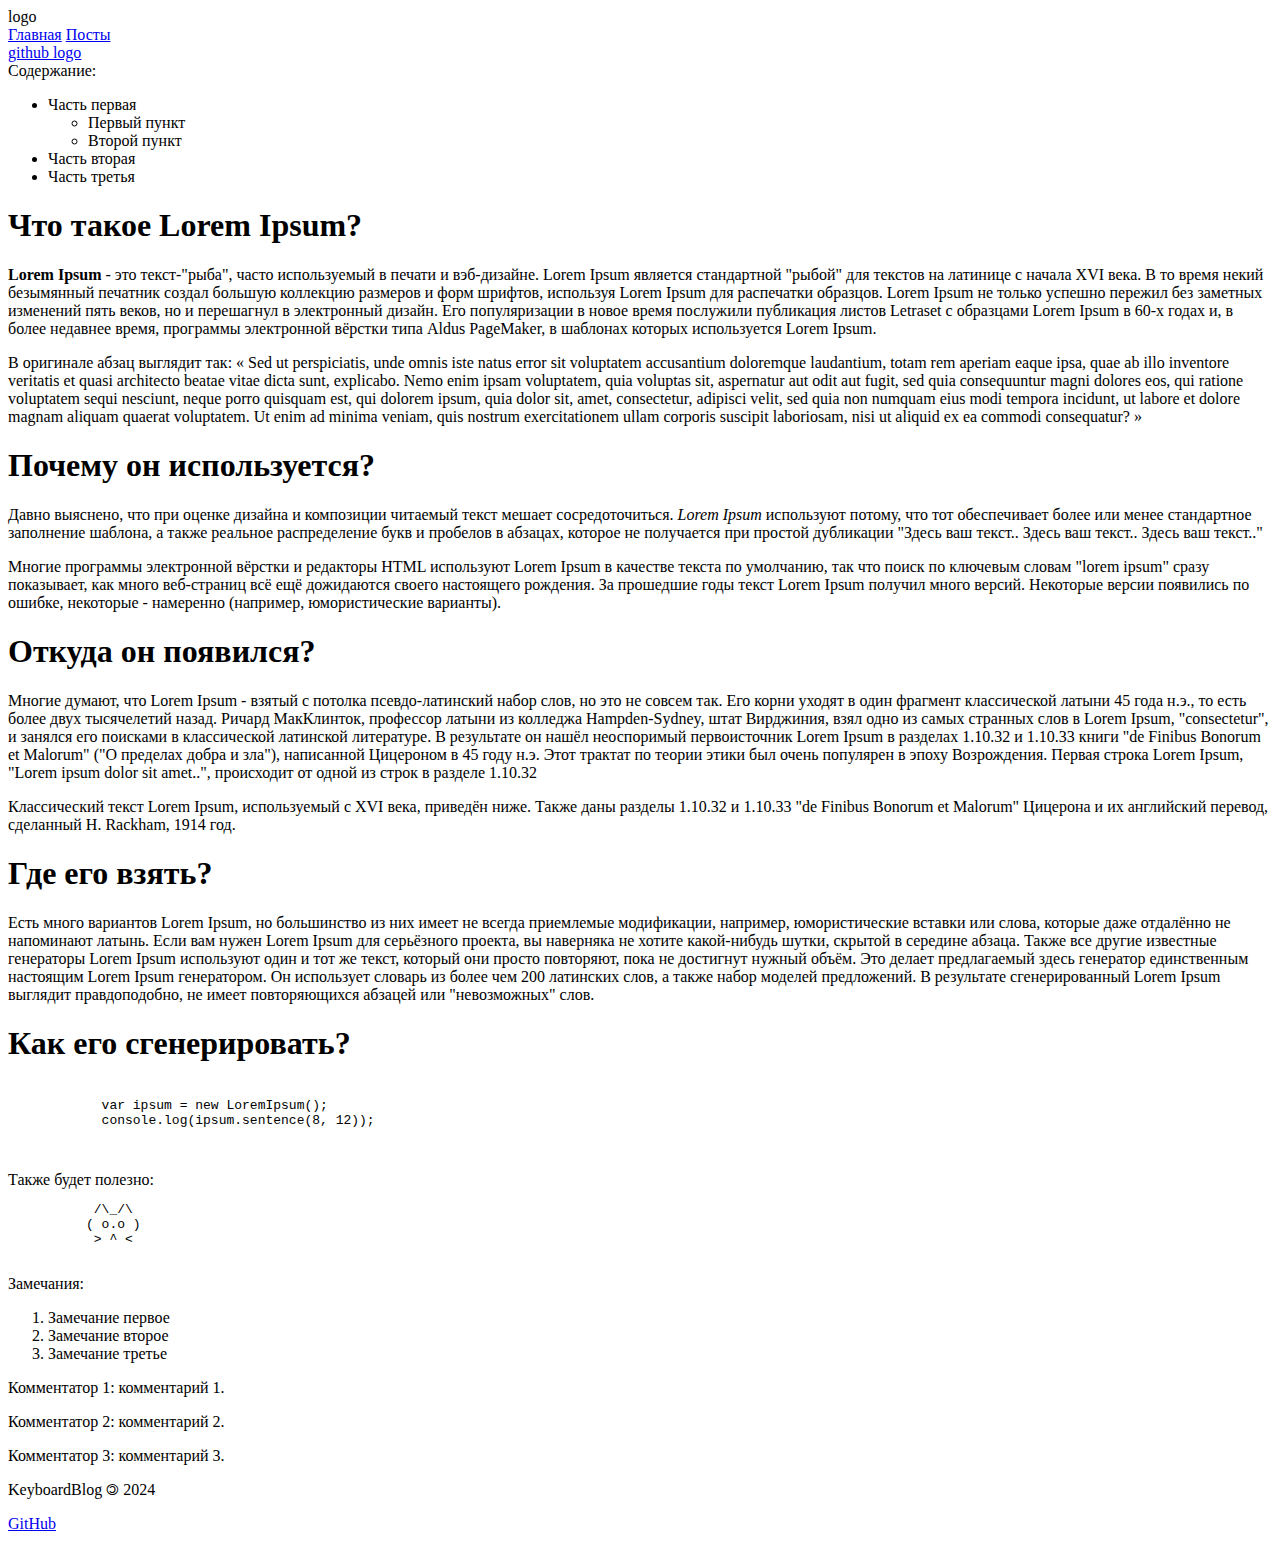
==== index.html @ 00793eec "lab 01" ====
<!DOCTYPE html>
<html lang="ru">
  <head>
    <meta charset="utf-8">
    <meta name="keywords" content="блог, клавиатура, раскладка клавиатуры">
    <meta name="description" content="Блог про раскладки клавиатур">
    <title>
      Клавиатурный блог
    </title>
  </head>
  <body>
   <header>
    logo
    <nav>
      <a href="#">Главная</a>
      <a href="#">Посты</a>
    </nav>
    <a href="https://github.com/3450a42e848dac51d24b44dc8cfb360b/web">github logo</a>
   </header>

   <main>
    <aside>
      Содержание:
      <ul>
        <li>
          Часть первая
          <ul>
            <li>Первый пункт</li>
            <li>Второй пункт</li>
          </ul>
        </li>
        <li>Часть вторая</li>
        <li>Часть третья</li>
      </ul>
    </aside>
    <article>
      <section>
        <h1>Что такое Lorem Ipsum?</h1>
        <p>
          <b>Lorem Ipsum</b> - это текст-"рыба", часто используемый в печати и вэб-дизайне.
          Lorem Ipsum является стандартной "рыбой" для текстов на латинице с начала
          XVI века. В то время некий безымянный печатник создал большую коллекцию
          размеров и форм шрифтов, используя Lorem Ipsum для распечатки образцов.
          Lorem Ipsum не только успешно пережил без заметных изменений пять веков,
          но и перешагнул в электронный дизайн. Его популяризации в новое время
          послужили публикация листов Letraset с образцами Lorem Ipsum в 60-х годах
          и, в более недавнее время, программы электронной вёрстки типа Aldus
          PageMaker, в шаблонах которых используется Lorem Ipsum.
        </p>

        <p>
          В оригинале абзац выглядит так:
          <q>
            Sed ut perspiciatis, unde omnis iste natus error sit voluptatem
            accusantium doloremque laudantium, totam rem aperiam eaque ipsa, quae
            ab illo inventore veritatis et quasi architecto beatae vitae dicta sunt,
            explicabo. Nemo enim ipsam voluptatem, quia voluptas sit, aspernatur aut
            odit aut fugit, sed quia consequuntur magni dolores eos, qui ratione
            voluptatem sequi nesciunt, neque porro quisquam est, qui dolorem ipsum,
            quia dolor sit, amet, consectetur, adipisci velit, sed quia non numquam
            eius modi tempora incidunt, ut labore et dolore magnam aliquam quaerat
            voluptatem. Ut enim ad minima veniam, quis nostrum exercitationem ullam
            corporis suscipit laboriosam, nisi ut aliquid ex ea commodi consequatur?
          </q>
        </p>

        <h1>Почему он используется?</h1>
        <p>
          Давно выяснено, что при оценке дизайна и композиции читаемый текст мешает
          сосредоточиться. <i>Lorem Ipsum</i> используют потому, что тот обеспечивает более
          или менее стандартное заполнение шаблона, а также реальное распределение
          букв и пробелов в абзацах, которое не получается при простой дубликации
          "Здесь ваш текст.. Здесь ваш текст.. Здесь ваш текст.."
        </p>
        <p>
           Многие программы электронной вёрстки и редакторы HTML используют Lorem
          Ipsum в качестве текста по умолчанию, так что поиск по ключевым словам
          "lorem ipsum" сразу показывает, как много веб-страниц всё ещё дожидаются
          своего настоящего рождения. За прошедшие годы текст Lorem Ipsum получил
          много версий. Некоторые версии появились по ошибке, некоторые - намеренно
          (например, юмористические варианты).
        </p>

        <h1>Откуда он появился?</h1>
        <p>
          Многие думают, что Lorem Ipsum - взятый с потолка псевдо-латинский набор
          слов, но это не совсем так. Его корни уходят в один фрагмент классической
          латыни 45 года н.э., то есть более двух тысячелетий назад. Ричард
          МакКлинток, профессор латыни из колледжа Hampden-Sydney, штат Вирджиния,
          взял одно из самых странных слов в Lorem Ipsum, "consectetur", и занялся
          его поисками в классической латинской литературе. В результате он нашёл
          неоспоримый первоисточник Lorem Ipsum в разделах 1.10.32 и 1.10.33 книги
          "de Finibus Bonorum et Malorum" ("О пределах добра и зла"), написанной
          Цицероном в 45 году н.э. Этот трактат по теории этики был очень популярен
          в эпоху Возрождения. Первая строка Lorem Ipsum, "Lorem ipsum dolor sit
          amet..", происходит от одной из строк в разделе 1.10.32
        <p>

        <p>
          Классический текст Lorem Ipsum, используемый с XVI века, приведён ниже.
          Также даны разделы 1.10.32 и 1.10.33 "de Finibus Bonorum et Malorum"
          Цицерона и их английский перевод, сделанный H. Rackham, 1914 год.
        <p>

        <h1>Где его взять?</h1>
        <p>
          Есть много вариантов Lorem Ipsum, но большинство из них имеет не всегда
          приемлемые модификации, например, юмористические вставки или слова,
          которые даже отдалённо не напоминают латынь. Если вам нужен Lorem Ipsum
          для серьёзного проекта, вы наверняка не хотите какой-нибудь шутки,
          скрытой в середине абзаца. Также все другие известные генераторы Lorem
          Ipsum используют один и тот же текст, который они просто повторяют, пока
          не достигнут нужный объём. Это делает предлагаемый здесь генератор
          единственным настоящим Lorem Ipsum генератором. Он использует словарь из
          более чем 200 латинских слов, а также набор моделей предложений. В
          результате сгенерированный Lorem Ipsum выглядит правдоподобно, не имеет
          повторяющихся абзацей или "невозможных" слов.    
        </p>

        <h1>Как его сгенерировать?</h1>

        <pre>
          <code>
            var ipsum = new LoremIpsum();
            console.log(ipsum.sentence(8, 12));
          </code>
        </pre>

        Также будет полезно:

        <pre>
           /\_/\
          ( o.o )
           > ^ <
        </pre>
      </section>
      <section>
        Замечания:
        <ol>
          <li>Замечание первое</li>
          <li>Замечание второе</li>
          <li>Замечание третье</li>
        </ol>
      </section>
    </article>
    <section>
      <p>
        Комментатор 1: комментарий 1.
      </p>
      <p>
        Комментатор 2: комментарий 2.
      </p>
      <p>
        Комментатор 3: комментарий 3.
      </p>
    </section>
   </main>

   <footer>
    <p>
      KeyboardBlog &#127279; 2024 
    </p>
    <a href="https://github.com/3450a42e848dac51d24b44dc8cfb360b/web">GitHub</a>
   </footer>
  </body>
</html>
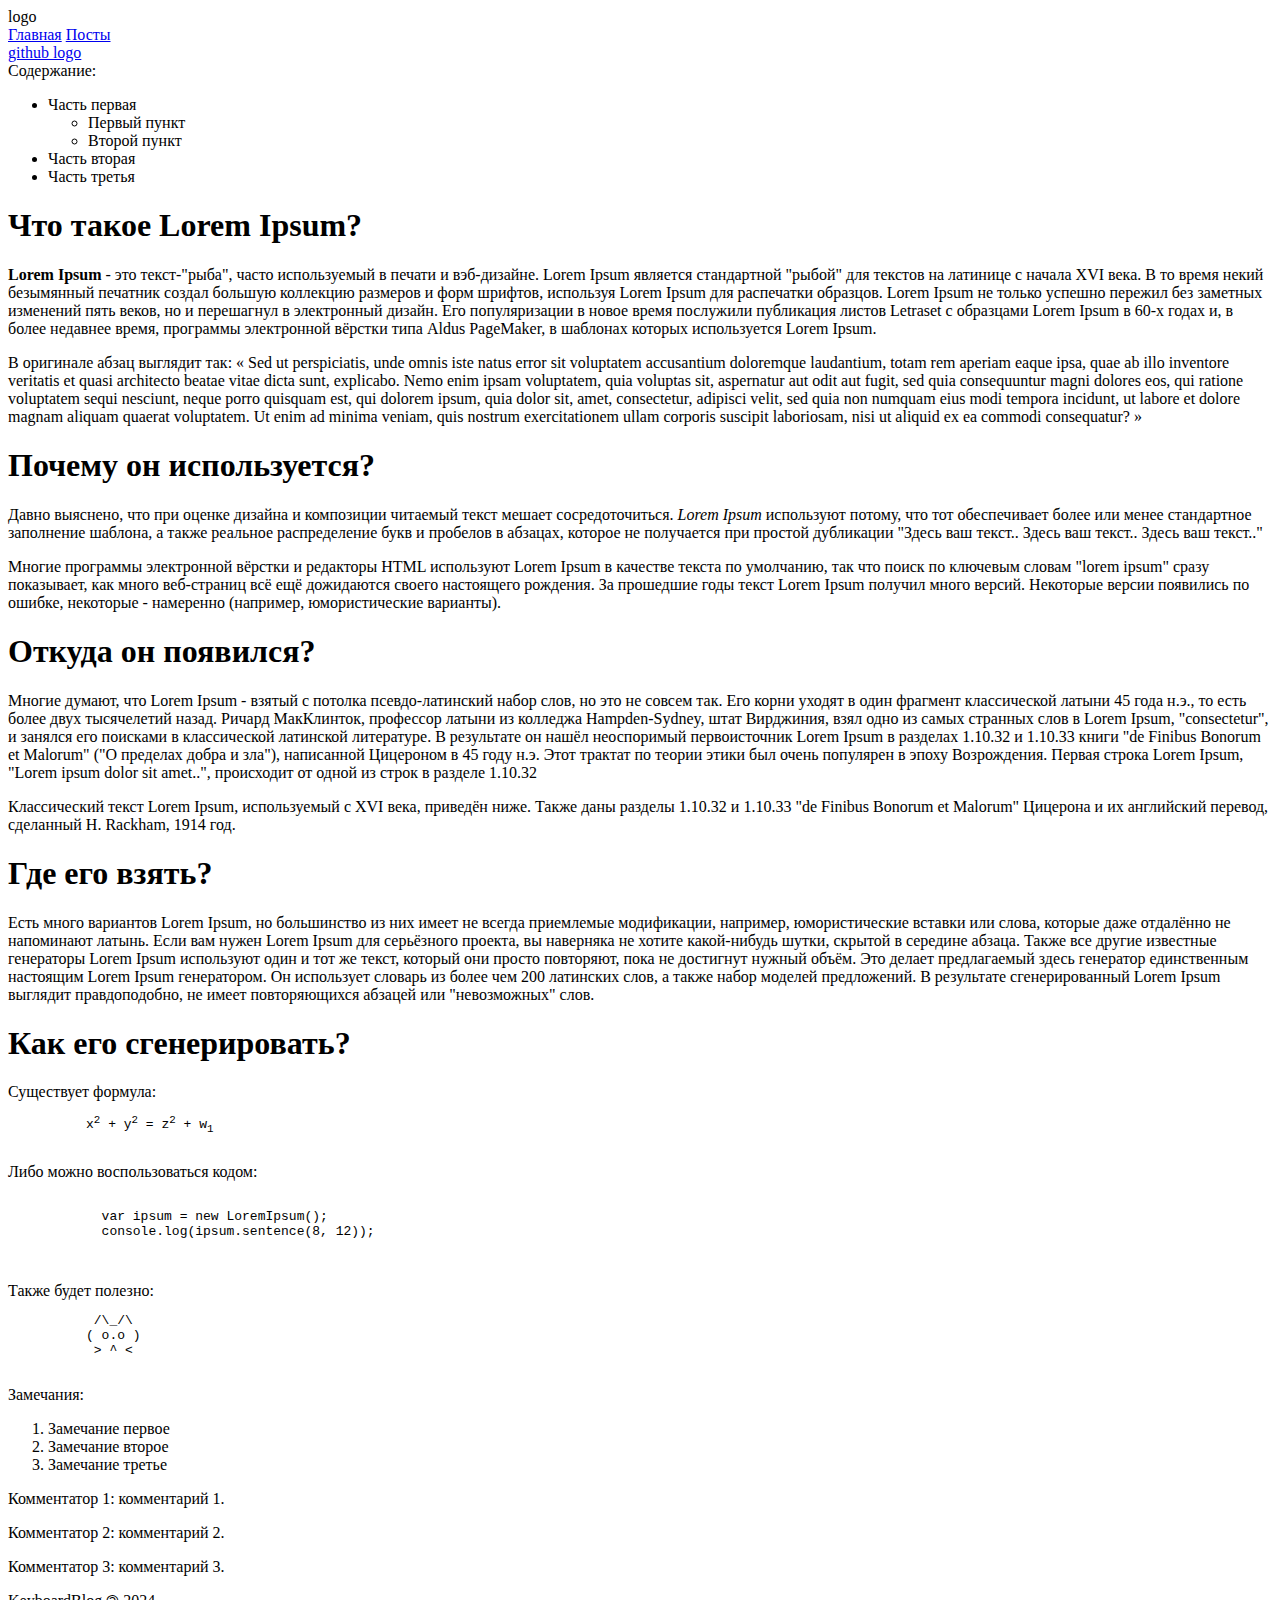
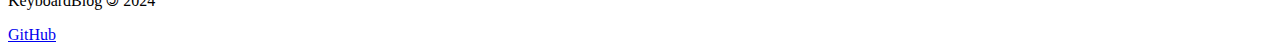
==== commit 417f7588: "add formula" ====
--- a/index.html
+++ b/index.html
@@ -119,6 +119,14 @@
 
         <h1>Как его сгенерировать?</h1>
 
+        Существует формула:
+        
+        <pre>
+          x<sup>2</sup> + y<sup>2</sup> = z<sup>2</sup> + w<sub>1</sub>
+        </pre>
+
+        Либо можно воспользоваться кодом:
+
         <pre>
           <code>
             var ipsum = new LoremIpsum();
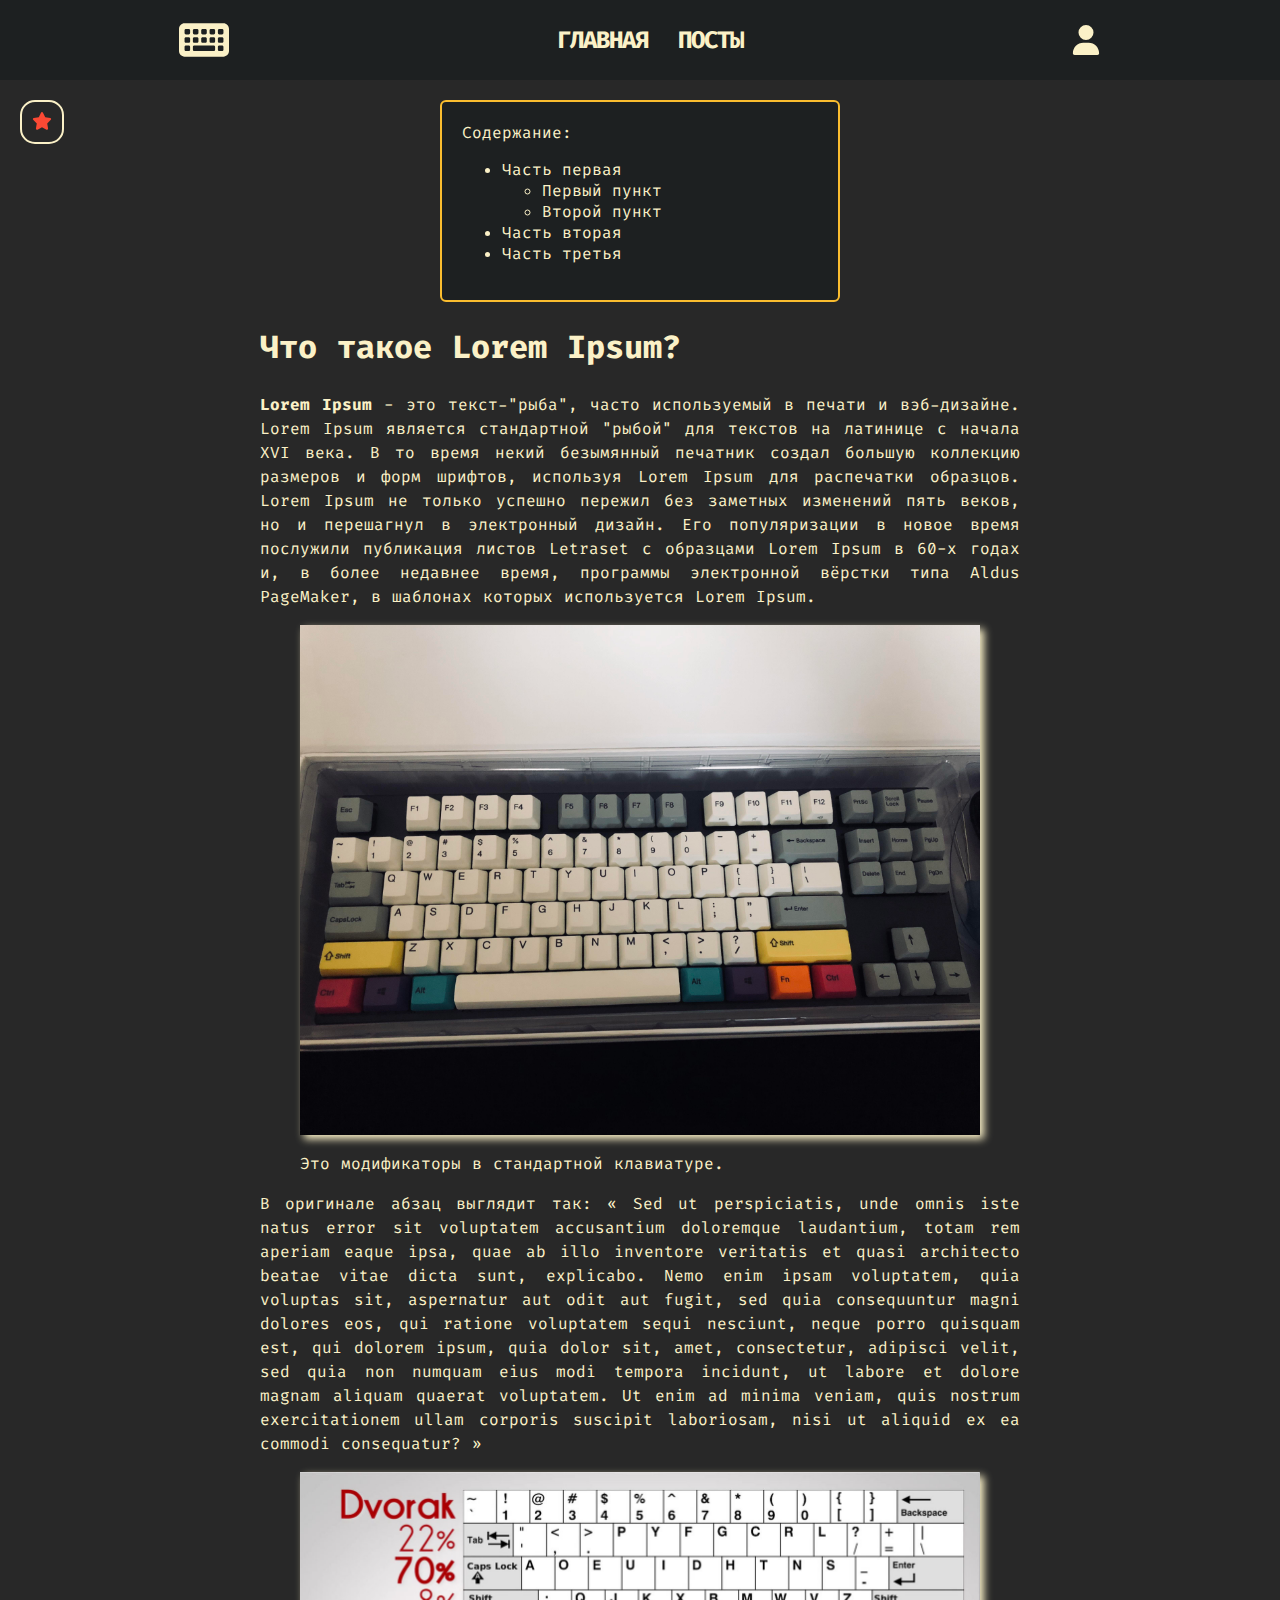
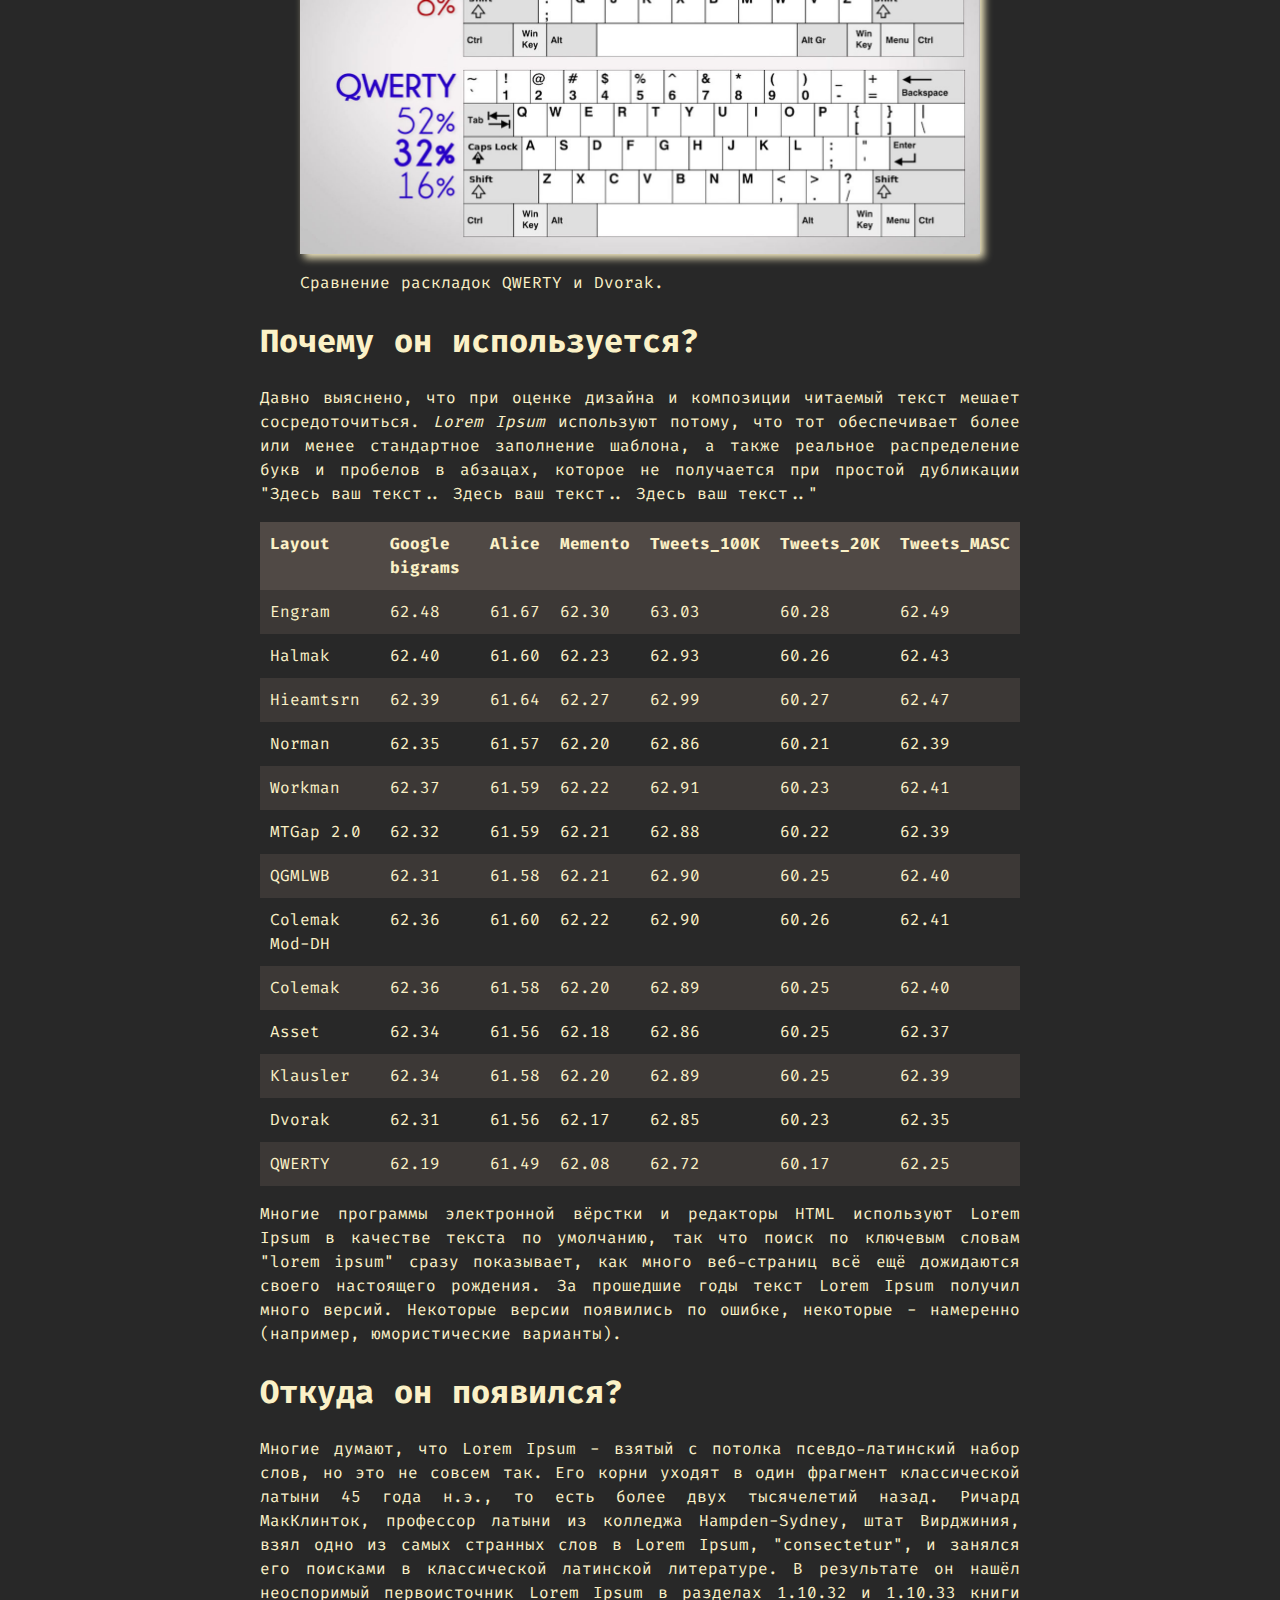
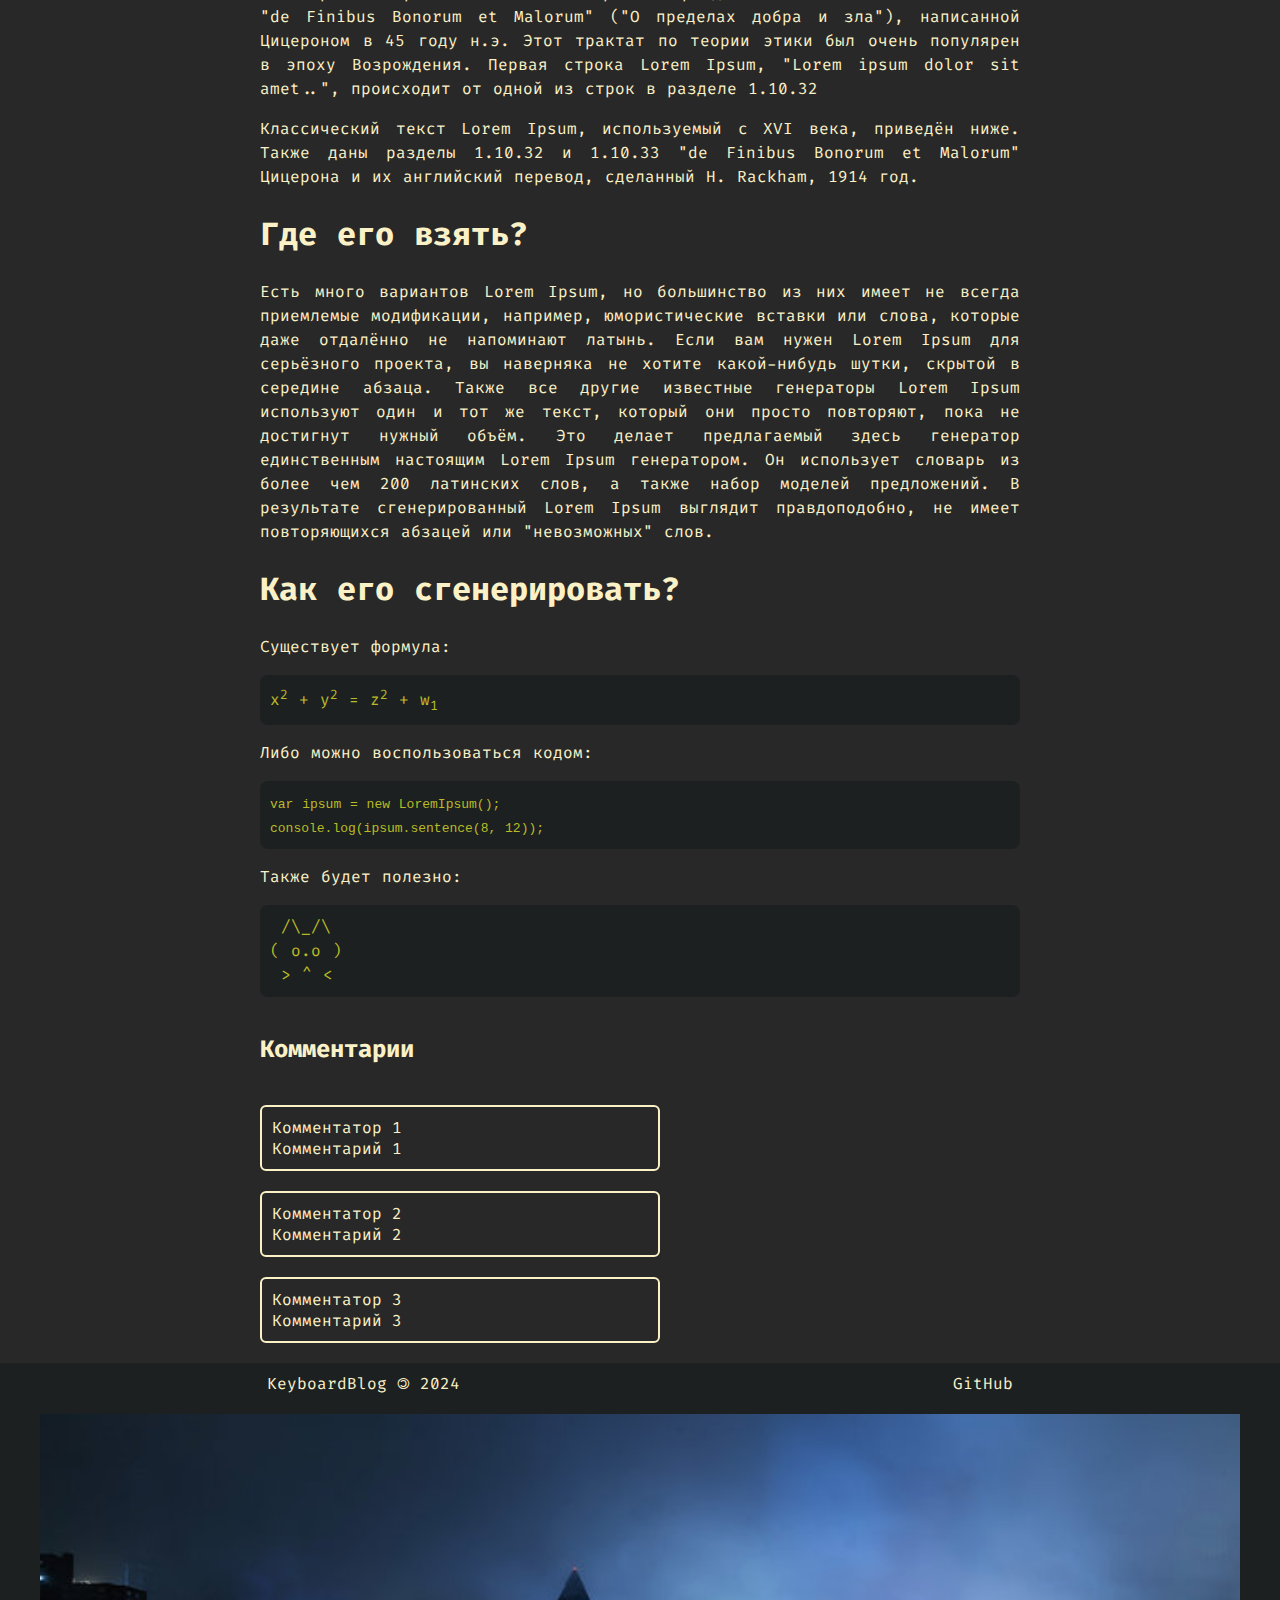
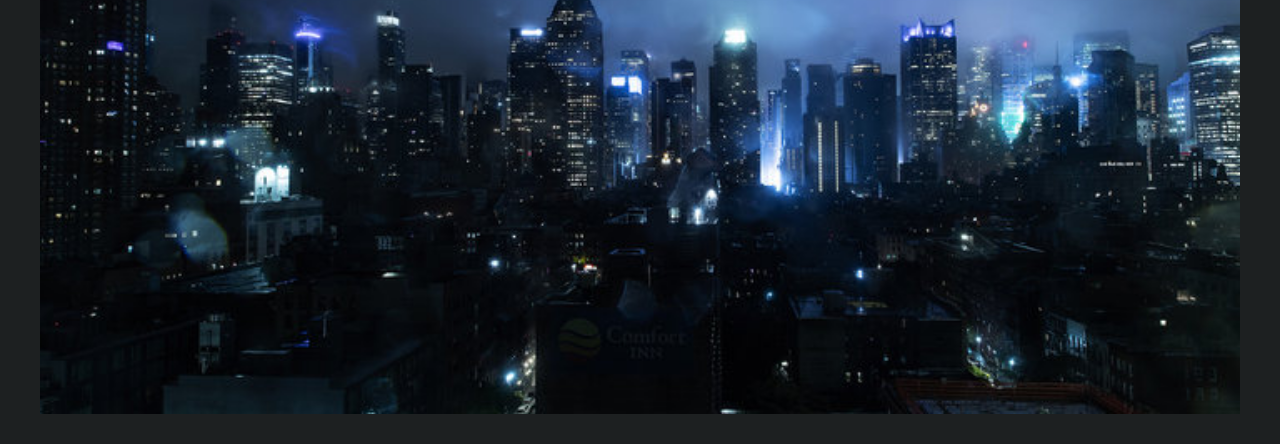
==== commit bbeb51f2: "add styles" ====
--- a/index.html
+++ b/index.html
@@ -4,22 +4,33 @@
     <meta charset="utf-8">
     <meta name="keywords" content="блог, клавиатура, раскладка клавиатуры">
     <meta name="description" content="Блог про раскладки клавиатур">
+    <meta name="viewport" content="width=device-width, initial-scale=1">
     <title>
       Клавиатурный блог
     </title>
+    <link rel="stylesheet" href="https://fonts.googleapis.com/css?family=Fira Code">
+    <link rel="stylesheet" href="index.css">
   </head>
   <body>
-   <header>
-    logo
-    <nav>
-      <a href="#">Главная</a>
-      <a href="#">Посты</a>
+   <header class="header">
+    <div class="header__logo">
+      <svg xmlns="http://www.w3.org/2000/svg" viewBox="0 0 576 512" width="100%" height="100%"><!--!Font Awesome Free 6.6.0 by @fontawesome - https://fontawesome.com License - https://fontawesome.com/license/free Copyright 2024 Fonticons, Inc.--><path fill="#fbf1c7" d="M64 64C28.7 64 0 92.7 0 128L0 384c0 35.3 28.7 64 64 64l448 0c35.3 0 64-28.7 64-64l0-256c0-35.3-28.7-64-64-64L64 64zm16 64l32 0c8.8 0 16 7.2 16 16l0 32c0 8.8-7.2 16-16 16l-32 0c-8.8 0-16-7.2-16-16l0-32c0-8.8 7.2-16 16-16zM64 240c0-8.8 7.2-16 16-16l32 0c8.8 0 16 7.2 16 16l0 32c0 8.8-7.2 16-16 16l-32 0c-8.8 0-16-7.2-16-16l0-32zm16 80l32 0c8.8 0 16 7.2 16 16l0 32c0 8.8-7.2 16-16 16l-32 0c-8.8 0-16-7.2-16-16l0-32c0-8.8 7.2-16 16-16zm80-176c0-8.8 7.2-16 16-16l32 0c8.8 0 16 7.2 16 16l0 32c0 8.8-7.2 16-16 16l-32 0c-8.8 0-16-7.2-16-16l0-32zm16 80l32 0c8.8 0 16 7.2 16 16l0 32c0 8.8-7.2 16-16 16l-32 0c-8.8 0-16-7.2-16-16l0-32c0-8.8 7.2-16 16-16zM160 336c0-8.8 7.2-16 16-16l224 0c8.8 0 16 7.2 16 16l0 32c0 8.8-7.2 16-16 16l-224 0c-8.8 0-16-7.2-16-16l0-32zM272 128l32 0c8.8 0 16 7.2 16 16l0 32c0 8.8-7.2 16-16 16l-32 0c-8.8 0-16-7.2-16-16l0-32c0-8.8 7.2-16 16-16zM256 240c0-8.8 7.2-16 16-16l32 0c8.8 0 16 7.2 16 16l0 32c0 8.8-7.2 16-16 16l-32 0c-8.8 0-16-7.2-16-16l0-32zM368 128l32 0c8.8 0 16 7.2 16 16l0 32c0 8.8-7.2 16-16 16l-32 0c-8.8 0-16-7.2-16-16l0-32c0-8.8 7.2-16 16-16zM352 240c0-8.8 7.2-16 16-16l32 0c8.8 0 16 7.2 16 16l0 32c0 8.8-7.2 16-16 16l-32 0c-8.8 0-16-7.2-16-16l0-32zM464 128l32 0c8.8 0 16 7.2 16 16l0 32c0 8.8-7.2 16-16 16l-32 0c-8.8 0-16-7.2-16-16l0-32c0-8.8 7.2-16 16-16zM448 240c0-8.8 7.2-16 16-16l32 0c8.8 0 16 7.2 16 16l0 32c0 8.8-7.2 16-16 16l-32 0c-8.8 0-16-7.2-16-16l0-32zm16 80l32 0c8.8 0 16 7.2 16 16l0 32c0 8.8-7.2 16-16 16l-32 0c-8.8 0-16-7.2-16-16l0-32c0-8.8 7.2-16 16-16z"/></svg>
+    </div>
+    <nav class="header__nav">
+      <a class="header__nav-item" href="#">Главная</a>
+      <a class="header__nav-item" href="#">Посты</a>
     </nav>
-    <a href="https://github.com/3450a42e848dac51d24b44dc8cfb360b/web">github logo</a>
+    <div class="header__account" href="#">
+      <svg xmlns="http://www.w3.org/2000/svg" viewBox="0 0 448 512" width="100%" height="100%"><!--!Font Awesome Free 6.6.0 by @fontawesome - https://fontawesome.com License - https://fontawesome.com/license/free Copyright 2024 Fonticons, Inc.--><path fill="#fbf1c7" d="M224 256A128 128 0 1 0 224 0a128 128 0 1 0 0 256zm-45.7 48C79.8 304 0 383.8 0 482.3C0 498.7 13.3 512 29.7 512l388.6 0c16.4 0 29.7-13.3 29.7-29.7C448 383.8 368.2 304 269.7 304l-91.4 0z"/></svg>
+    </div>
    </header>
 
-   <main>
-    <aside>
+  <div class="star">
+    <svg xmlns="http://www.w3.org/2000/svg" viewBox="0 0 576 512"><!--!Font Awesome Free 6.6.0 by @fontawesome - https://fontawesome.com License - https://fontawesome.com/license/free Copyright 2024 Fonticons, Inc.--><path fill="#fb4934" d="M316.9 18C311.6 7 300.4 0 288.1 0s-23.4 7-28.8 18L195 150.3 51.4 171.5c-12 1.8-22 10.2-25.7 21.7s-.7 24.2 7.9 32.7L137.8 329 113.2 474.7c-2 12 3 24.2 12.9 31.3s23 8 33.8 2.3l128.3-68.5 128.3 68.5c10.8 5.7 23.9 4.9 33.8-2.3s14.9-19.3 12.9-31.3L438.5 329 542.7 225.9c8.6-8.5 11.7-21.2 7.9-32.7s-13.7-19.9-25.7-21.7L381.2 150.3 316.9 18z"/></svg>
+  </div>
+
+   <main class="main">
+    <aside class="table-of-contents">
       Содержание:
       <ul>
         <li>
@@ -33,142 +44,291 @@
         <li>Часть третья</li>
       </ul>
     </aside>
-    <article>
-      <section>
-        <h1>Что такое Lorem Ipsum?</h1>
-        <p>
-          <b>Lorem Ipsum</b> - это текст-"рыба", часто используемый в печати и вэб-дизайне.
-          Lorem Ipsum является стандартной "рыбой" для текстов на латинице с начала
-          XVI века. В то время некий безымянный печатник создал большую коллекцию
-          размеров и форм шрифтов, используя Lorem Ipsum для распечатки образцов.
-          Lorem Ipsum не только успешно пережил без заметных изменений пять веков,
-          но и перешагнул в электронный дизайн. Его популяризации в новое время
-          послужили публикация листов Letraset с образцами Lorem Ipsum в 60-х годах
-          и, в более недавнее время, программы электронной вёрстки типа Aldus
-          PageMaker, в шаблонах которых используется Lorem Ipsum.
-        </p>
-
-        <p>
-          В оригинале абзац выглядит так:
-          <q>
-            Sed ut perspiciatis, unde omnis iste natus error sit voluptatem
-            accusantium doloremque laudantium, totam rem aperiam eaque ipsa, quae
-            ab illo inventore veritatis et quasi architecto beatae vitae dicta sunt,
-            explicabo. Nemo enim ipsam voluptatem, quia voluptas sit, aspernatur aut
-            odit aut fugit, sed quia consequuntur magni dolores eos, qui ratione
-            voluptatem sequi nesciunt, neque porro quisquam est, qui dolorem ipsum,
-            quia dolor sit, amet, consectetur, adipisci velit, sed quia non numquam
-            eius modi tempora incidunt, ut labore et dolore magnam aliquam quaerat
-            voluptatem. Ut enim ad minima veniam, quis nostrum exercitationem ullam
-            corporis suscipit laboriosam, nisi ut aliquid ex ea commodi consequatur?
-          </q>
-        </p>
-
-        <h1>Почему он используется?</h1>
-        <p>
-          Давно выяснено, что при оценке дизайна и композиции читаемый текст мешает
-          сосредоточиться. <i>Lorem Ipsum</i> используют потому, что тот обеспечивает более
-          или менее стандартное заполнение шаблона, а также реальное распределение
-          букв и пробелов в абзацах, которое не получается при простой дубликации
-          "Здесь ваш текст.. Здесь ваш текст.. Здесь ваш текст.."
-        </p>
-        <p>
-           Многие программы электронной вёрстки и редакторы HTML используют Lorem
-          Ipsum в качестве текста по умолчанию, так что поиск по ключевым словам
-          "lorem ipsum" сразу показывает, как много веб-страниц всё ещё дожидаются
-          своего настоящего рождения. За прошедшие годы текст Lorem Ipsum получил
-          много версий. Некоторые версии появились по ошибке, некоторые - намеренно
-          (например, юмористические варианты).
-        </p>
-
-        <h1>Откуда он появился?</h1>
-        <p>
-          Многие думают, что Lorem Ipsum - взятый с потолка псевдо-латинский набор
-          слов, но это не совсем так. Его корни уходят в один фрагмент классической
-          латыни 45 года н.э., то есть более двух тысячелетий назад. Ричард
-          МакКлинток, профессор латыни из колледжа Hampden-Sydney, штат Вирджиния,
-          взял одно из самых странных слов в Lorem Ipsum, "consectetur", и занялся
-          его поисками в классической латинской литературе. В результате он нашёл
-          неоспоримый первоисточник Lorem Ipsum в разделах 1.10.32 и 1.10.33 книги
-          "de Finibus Bonorum et Malorum" ("О пределах добра и зла"), написанной
-          Цицероном в 45 году н.э. Этот трактат по теории этики был очень популярен
-          в эпоху Возрождения. Первая строка Lorem Ipsum, "Lorem ipsum dolor sit
-          amet..", происходит от одной из строк в разделе 1.10.32
-        <p>
-
-        <p>
-          Классический текст Lorem Ipsum, используемый с XVI века, приведён ниже.
-          Также даны разделы 1.10.32 и 1.10.33 "de Finibus Bonorum et Malorum"
-          Цицерона и их английский перевод, сделанный H. Rackham, 1914 год.
-        <p>
-
-        <h1>Где его взять?</h1>
-        <p>
-          Есть много вариантов Lorem Ipsum, но большинство из них имеет не всегда
-          приемлемые модификации, например, юмористические вставки или слова,
-          которые даже отдалённо не напоминают латынь. Если вам нужен Lorem Ipsum
-          для серьёзного проекта, вы наверняка не хотите какой-нибудь шутки,
-          скрытой в середине абзаца. Также все другие известные генераторы Lorem
-          Ipsum используют один и тот же текст, который они просто повторяют, пока
-          не достигнут нужный объём. Это делает предлагаемый здесь генератор
-          единственным настоящим Lorem Ipsum генератором. Он использует словарь из
-          более чем 200 латинских слов, а также набор моделей предложений. В
-          результате сгенерированный Lorem Ipsum выглядит правдоподобно, не имеет
-          повторяющихся абзацей или "невозможных" слов.    
-        </p>
-
-        <h1>Как его сгенерировать?</h1>
-
-        Существует формула:
-        
-        <pre>
-          x<sup>2</sup> + y<sup>2</sup> = z<sup>2</sup> + w<sub>1</sub>
-        </pre>
-
-        Либо можно воспользоваться кодом:
-
-        <pre>
-          <code>
-            var ipsum = new LoremIpsum();
-            console.log(ipsum.sentence(8, 12));
-          </code>
-        </pre>
-
-        Также будет полезно:
-
-        <pre>
-           /\_/\
-          ( o.o )
-           > ^ <
-        </pre>
-      </section>
-      <section>
-        Замечания:
-        <ol>
-          <li>Замечание первое</li>
-          <li>Замечание второе</li>
-          <li>Замечание третье</li>
-        </ol>
-      </section>
+    <article class="article">
+      <h1>Что такое Lorem Ipsum?</h1>
+      <p>
+        <b>Lorem Ipsum</b> - это текст-"рыба", часто используемый в печати и вэб-дизайне.
+        Lorem Ipsum является стандартной "рыбой" для текстов на латинице с начала
+        XVI века. В то время некий безымянный печатник создал большую коллекцию
+        размеров и форм шрифтов, используя Lorem Ipsum для распечатки образцов.
+        Lorem Ipsum не только успешно пережил без заметных изменений пять веков,
+        но и перешагнул в электронный дизайн. Его популяризации в новое время
+        послужили публикация листов Letraset с образцами Lorem Ipsum в 60-х годах
+        и, в более недавнее время, программы электронной вёрстки типа Aldus
+        PageMaker, в шаблонах которых используется Lorem Ipsum.
+      </p>
+
+      <figure class="article__figure">
+        <img class="article__img" src="images/modifiers.jpg" alt="Модификаторы">
+        <figcaption>
+          Это модификаторы в стандартной клавиатуре.
+        <figcaption>
+      </figure>
+
+      <p>
+        В оригинале абзац выглядит так:
+        <q>
+          Sed ut perspiciatis, unde omnis iste natus error sit voluptatem
+          accusantium doloremque laudantium, totam rem aperiam eaque ipsa, quae
+          ab illo inventore veritatis et quasi architecto beatae vitae dicta sunt,
+          explicabo. Nemo enim ipsam voluptatem, quia voluptas sit, aspernatur aut
+          odit aut fugit, sed quia consequuntur magni dolores eos, qui ratione
+          voluptatem sequi nesciunt, neque porro quisquam est, qui dolorem ipsum,
+          quia dolor sit, amet, consectetur, adipisci velit, sed quia non numquam
+          eius modi tempora incidunt, ut labore et dolore magnam aliquam quaerat
+          voluptatem. Ut enim ad minima veniam, quis nostrum exercitationem ullam
+          corporis suscipit laboriosam, nisi ut aliquid ex ea commodi consequatur?
+        </q>
+      </p>
+
+      <figure class="article__figure">
+        <img class="article__img" src="images/dvorakvsqwerty.jpg" alt="Сравнение раскладок QWERTY и Dvorak">
+        <figcaption>
+          Сравнение раскладок QWERTY и Dvorak.
+        <figcaption>
+      </figure>
+
+      <h1>Почему он используется?</h1>
+      <p>
+        Давно выяснено, что при оценке дизайна и композиции читаемый текст мешает
+        сосредоточиться. <i>Lorem Ipsum</i> используют потому, что тот обеспечивает более
+        или менее стандартное заполнение шаблона, а также реальное распределение
+        букв и пробелов в абзацах, которое не получается при простой дубликации
+        "Здесь ваш текст.. Здесь ваш текст.. Здесь ваш текст.."
+      </p>
+
+      <table class="article__table">
+        <thead>
+          <tr>
+            <th>Layout</th>
+            <th>Google bigrams</th>
+            <th>Alice</th>
+            <th>Memento</th>
+            <th>Tweets_100K</th>
+            <th>Tweets_20K</th>
+            <th>Tweets_MASC</th>
+          </tr>
+        </thead>
+        <tbody>
+          <tr>
+            <td>Engram</td>
+            <td>62.48</td>
+            <td>61.67</td>
+            <td>62.30</td>
+            <td>63.03</td>
+            <td>60.28</td>
+            <td>62.49</td>
+          </tr>
+          <tr>
+            <td>Halmak</td>
+            <td>62.40</td>
+            <td>61.60</td>
+            <td>62.23</td>
+            <td>62.93</td>
+            <td>60.26</td>
+            <td>62.43</td>
+          </tr>
+          <tr>
+            <td>Hieamtsrn</td>
+            <td>62.39</td>
+            <td>61.64</td>
+            <td>62.27</td>
+            <td>62.99</td>
+            <td>60.27</td>
+            <td>62.47</td>
+          </tr>
+          <tr>
+            <td>Norman</td>
+            <td>62.35</td>
+            <td>61.57</td>
+            <td>62.20</td>
+            <td>62.86</td>
+            <td>60.21</td>
+            <td>62.39</td>
+          </tr>
+          <tr>
+            <td>Workman</td>
+            <td>62.37</td>
+            <td>61.59</td>
+            <td>62.22</td>
+            <td>62.91</td>
+            <td>60.23</td>
+            <td>62.41</td>
+          </tr>
+          <tr>
+            <td>MTGap 2.0</td>
+            <td>62.32</td>
+            <td>61.59</td>
+            <td>62.21</td>
+            <td>62.88</td>
+            <td>60.22</td>
+            <td>62.39</td>
+          </tr>
+          <tr>
+            <td>QGMLWB</td>
+            <td>62.31</td>
+            <td>61.58</td>
+            <td>62.21</td>
+            <td>62.90</td>
+            <td>60.25</td>
+            <td>62.40</td>
+          </tr>
+          <tr>
+            <td>Colemak Mod-DH</td>
+            <td>62.36</td>
+            <td>61.60</td>
+            <td>62.22</td>
+            <td>62.90</td>
+            <td>60.26</td>
+            <td>62.41</td>
+          </tr>
+          <tr>
+            <td>Colemak</td>
+            <td>62.36</td>
+            <td>61.58</td>
+            <td>62.20</td>
+            <td>62.89</td>
+            <td>60.25</td>
+            <td>62.40</td>
+          </tr>
+          <tr>
+            <td>Asset</td>
+            <td>62.34</td>
+            <td>61.56</td>
+            <td>62.18</td>
+            <td>62.86</td>
+            <td>60.25</td>
+            <td>62.37</td>
+          </tr>
+          <tr>
+            <td>Klausler</td>
+            <td>62.34</td>
+            <td>61.58</td>
+            <td>62.20</td>
+            <td>62.89</td>
+            <td>60.25</td>
+            <td>62.39</td>
+          </tr>
+          <tr>
+            <td>Dvorak</td>
+            <td>62.31</td>
+            <td>61.56</td>
+            <td>62.17</td>
+            <td>62.85</td>
+            <td>60.23</td>
+            <td>62.35</td>
+          </tr>
+          <tr>
+            <td>QWERTY</td>
+            <td>62.19</td>
+            <td>61.49</td>
+            <td>62.08</td>
+            <td>62.72</td>
+            <td>60.17</td>
+            <td>62.25</td>
+          </tr>
+        </tbody>
+      </table>
+            
+      <p>
+         Многие программы электронной вёрстки и редакторы HTML используют Lorem
+        Ipsum в качестве текста по умолчанию, так что поиск по ключевым словам
+        "lorem ipsum" сразу показывает, как много веб-страниц всё ещё дожидаются
+        своего настоящего рождения. За прошедшие годы текст Lorem Ipsum получил
+        много версий. Некоторые версии появились по ошибке, некоторые - намеренно
+        (например, юмористические варианты).
+      </p>
+
+      <h1>Откуда он появился?</h1>
+      <p>
+        Многие думают, что Lorem Ipsum - взятый с потолка псевдо-латинский набор
+        слов, но это не совсем так. Его корни уходят в один фрагмент классической
+        латыни 45 года н.э., то есть более двух тысячелетий назад. Ричард
+        МакКлинток, профессор латыни из колледжа Hampden-Sydney, штат Вирджиния,
+        взял одно из самых странных слов в Lorem Ipsum, "consectetur", и занялся
+        его поисками в классической латинской литературе. В результате он нашёл
+        неоспоримый первоисточник Lorem Ipsum в разделах 1.10.32 и 1.10.33 книги
+        "de Finibus Bonorum et Malorum" ("О пределах добра и зла"), написанной
+        Цицероном в 45 году н.э. Этот трактат по теории этики был очень популярен
+        в эпоху Возрождения. Первая строка Lorem Ipsum, "Lorem ipsum dolor sit
+        amet..", происходит от одной из строк в разделе 1.10.32
+      <p>
+
+      <p>
+        Классический текст Lorem Ipsum, используемый с XVI века, приведён ниже.
+        Также даны разделы 1.10.32 и 1.10.33 "de Finibus Bonorum et Malorum"
+        Цицерона и их английский перевод, сделанный H. Rackham, 1914 год.
+      <p>
+
+      <h1>Где его взять?</h1>
+      <p>
+        Есть много вариантов Lorem Ipsum, но большинство из них имеет не всегда
+        приемлемые модификации, например, юмористические вставки или слова,
+        которые даже отдалённо не напоминают латынь. Если вам нужен Lorem Ipsum
+        для серьёзного проекта, вы наверняка не хотите какой-нибудь шутки,
+        скрытой в середине абзаца. Также все другие известные генераторы Lorem
+        Ipsum используют один и тот же текст, который они просто повторяют, пока
+        не достигнут нужный объём. Это делает предлагаемый здесь генератор
+        единственным настоящим Lorem Ipsum генератором. Он использует словарь из
+        более чем 200 латинских слов, а также набор моделей предложений. В
+        результате сгенерированный Lorem Ipsum выглядит правдоподобно, не имеет
+        повторяющихся абзацей или "невозможных" слов.    
+      </p>
+
+      <h1>Как его сгенерировать?</h1>
+
+      Существует формула:
+      
+      <pre class="article__preformatted">x<sup>2</sup> + y<sup>2</sup> = z<sup>2</sup> + w<sub>1</sub></pre>
+
+      Либо можно воспользоваться кодом:
+
+      <pre class="article__preformatted"><code class="article__code">var ipsum = new LoremIpsum();
+console.log(ipsum.sentence(8, 12));</code></pre>
+
+      Также будет полезно:
+
+      <pre class="article__preformatted"> /\_/\
+( o.o )
+ > ^ <</pre>
     </article>
-    <section>
-      <p>
-        Комментатор 1: комментарий 1.
-      </p>
-      <p>
-        Комментатор 2: комментарий 2.
-      </p>
-      <p>
-        Комментатор 3: комментарий 3.
-      </p>
+    <section class="comments">
+      <h2 class="comments__heading">Комментарии</h2>
+      <div class="comment">
+        <div class="comment__author">
+          Комментатор 1
+        </div>
+        <div class="comment__body">
+          Комментарий 1
+        </div>
+      </div>
+      <div class="comment">
+        <div class="comment__author">
+          Комментатор 2
+        </div>
+        <div class="comment__body">
+          Комментарий 2
+        </div>
+      </div>
+      <div class="comment">
+        <div class="comment__author">
+          Комментатор 3
+        </div>
+        <div class="comment__body">
+          Комментарий 3
+        </div>
+      </div>
     </section>
    </main>
 
-   <footer>
-    <p>
-      KeyboardBlog &#127279; 2024 
-    </p>
-    <a href="https://github.com/3450a42e848dac51d24b44dc8cfb360b/web">GitHub</a>
+   <footer class="footer">
+    <div class="footer__links">
+      <div class="footer__copyright">
+        KeyboardBlog &#127279; 2024 
+      </div>
+      <a class="footer__github-link" href="https://github.com/3450a42e848dac51d24b44dc8cfb360b/web">GitHub</a>
+    </div>
+    <img class="footer__image" src="images/footer.jpg" alt="Footer image">
    </footer>
   </body>
 </html>
--- a/index.css
+++ b/index.css
@@ -0,0 +1,207 @@
+body {
+  position: absolute;
+  width: 100%;
+  margin: 0;
+  padding: 0;
+  font-family: "Fira code", monospace;
+  background-color: #282828;
+  display: flex;
+  flex-direction: column;
+  align-items: center;
+}
+
+.header {
+  box-sizing: border-box;
+  background-color: #1d2021;
+  padding: 15px;
+  display: flex;
+  width: 100%;
+  flex-direction: row;
+  justify-content: space-around;
+  align-items: center;
+}
+
+.header__logo {
+  width: 50px;
+  height: 50px;
+}
+
+.header__nav {
+  display: flex;
+  flex-direction: row;
+  gap: 30px;
+}
+
+.header__nav-item {
+  text-transform: uppercase;
+  letter-spacing: -1px;
+  text-decoration: none;
+  font-size: 24px;
+  font-weight: bold;
+  color: #fbf1c7;
+}
+
+.header__account {
+  width: 30px;
+  height: 30px;
+}
+
+.star {
+  position: absolute;
+  left: 20px;
+  top: 100px;
+  width: 20px;
+  height: 20px;
+  padding: 10px;
+  border: 2px solid #fbf1c7;
+  border-radius: 15px;
+}
+
+.main {
+  display: flex;
+  flex-direction: column;
+  align-items: center;
+  padding: 20px;
+  width: 800px;
+  box-sizing: border-box;
+}
+
+@media (max-width: 840px) {
+  .main {
+    width: 100%;
+  }
+}
+
+.table-of-contents {
+  width: 400px;
+  background-color: #1d2021;
+  border: 2px solid #fabd2f;
+  color: #fbf1c7;
+  border-radius: 6px;
+  padding: 20px;
+  box-sizing: border-box;
+}
+
+@media (max-width: 600px) {
+  .table-of-contents {
+    width: 100%;
+  }
+}
+
+.article {
+  color: #fbf1c7;
+  text-align: justify;
+  width: 100%;
+  line-height: 1.5;
+  word-spacing: 1px;
+}
+
+.article__img {
+  box-sizing: border-box;
+  box-shadow: 4px 4px 8px #fbf1c7;
+  width: 100%;
+  margin-bottom: 10px;
+}
+
+.article__preformatted {
+  font-family: "Fira code", monospace;
+  background-color: #1d2021;
+  color: #b8bb26;
+  padding: 10px;
+  border-radius: 8px;
+}
+
+.article__code {
+  text-wrap: wrap;
+}
+
+.article__table {
+  width: 100%;
+  background-color: #1d2021;
+  box-sizing: border-box;
+  display: grid;
+  grid-template-columns: auto auto auto auto auto auto auto;
+  overflow-x: auto;
+
+  thead, tbody, tr {
+    display: contents;
+  }
+
+  th, td {
+    padding: 10px;
+  }
+
+  th {
+    background-color: #504945;
+  }
+
+  tr:nth-child(even) td {
+    background: #282828;
+  }
+  
+  tr:nth-child(odd) td {
+    background: #3c3836;
+  }  
+}
+
+.comments {
+  width: 400px;
+  color: #fbf1c7;
+  box-sizing: border-box;
+  display: flex;
+  flex-direction: column;
+  gap: 20px;
+  align-self: start;
+}
+
+@media (max-width: 600px) {
+  .comments {
+    width: 100%;
+  }
+}
+
+.comment {
+  padding: 10px;
+  border-radius: 6px;
+  border: 2px solid #fbf1c7;
+}
+
+.footer {
+  box-sizing: border-box;
+  background-color: #1d2021;
+  padding: 10px 20px;
+  display: flex;
+  width: 100%;
+  flex-direction: column;
+  align-items: center;
+}
+
+.footer__links {
+  display: flex;
+  width: 100%;
+  flex-direction: row;
+  justify-content: space-around;
+  align-items: center;
+}
+
+.footer__copyright {
+  color: #fbf1c7;
+}
+
+.footer__github-link {
+  color: #fbf1c7;
+  text-decoration: none;
+}
+
+.footer__image {
+  padding: 20px;
+  box-sizing: border-box;
+  min-width: 100%;
+}
+
+@media (max-width: 800px) {
+  .footer__image {
+    display: none;
+  }
+}
+
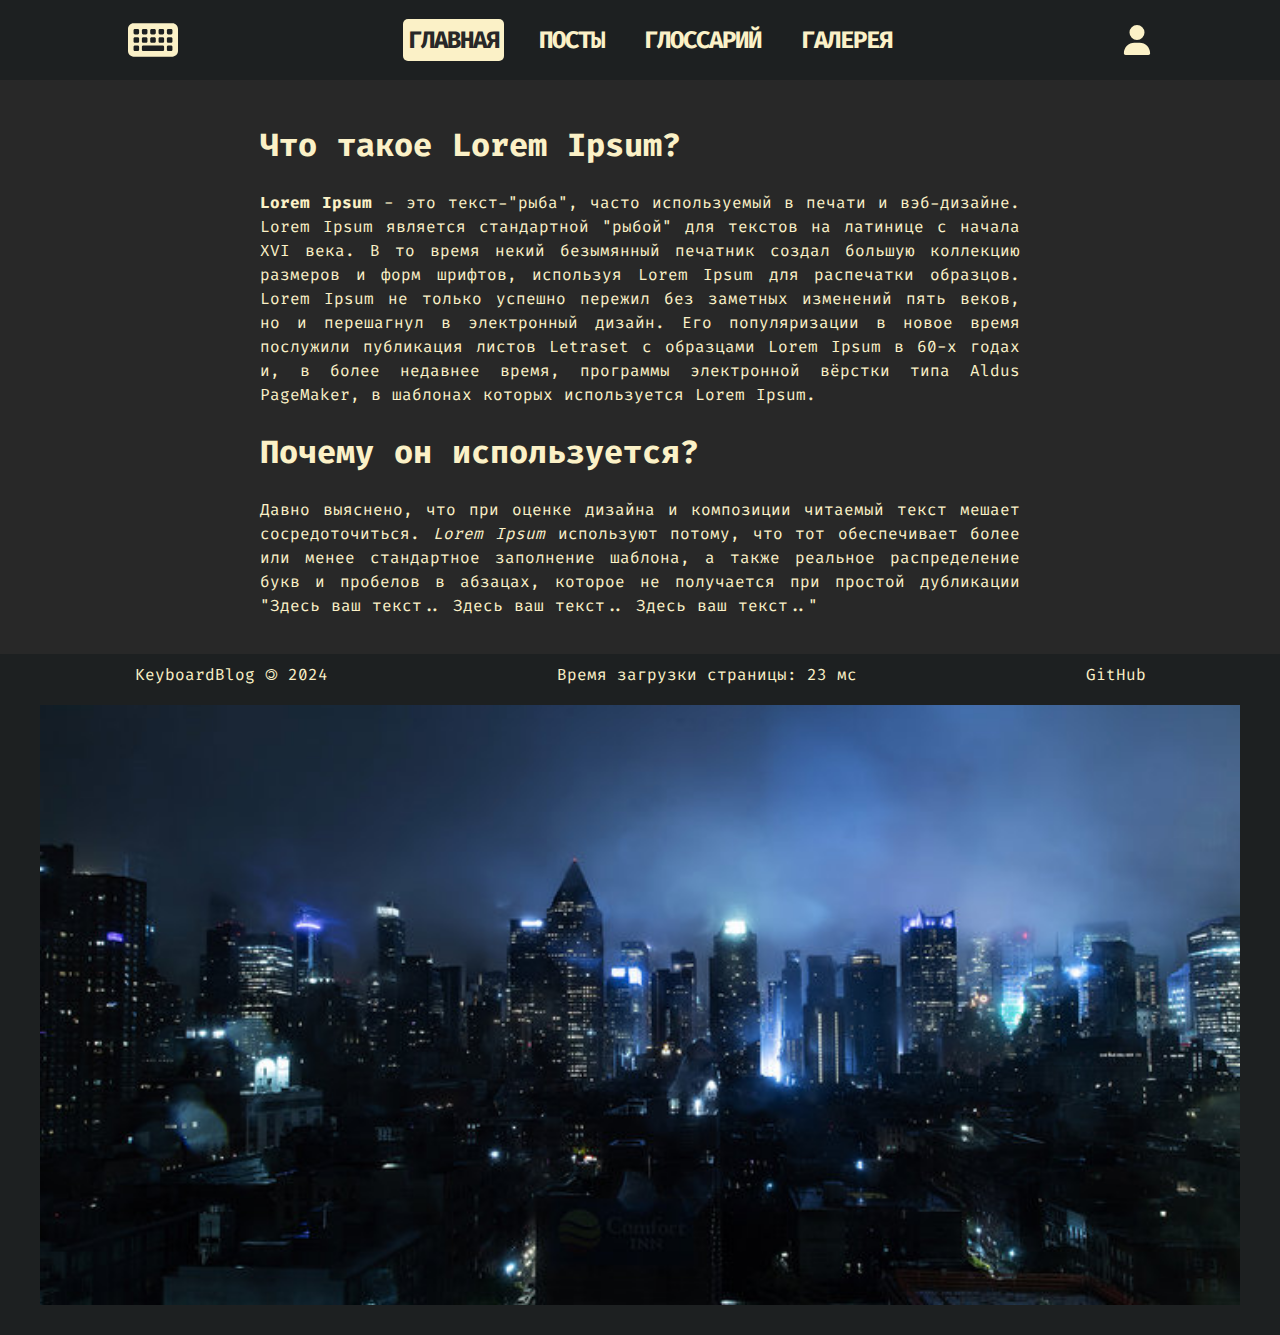
==== commit cfcec67e: "lab 06 & 07" ====
--- a/index.html
+++ b/index.html
@@ -10,325 +10,59 @@
     </title>
     <link rel="stylesheet" href="https://fonts.googleapis.com/css?family=Fira Code">
     <link rel="stylesheet" href="index.css">
+    <script src="scripts/index.js"></script>
   </head>
-  <body>
-   <header class="header">
-    <div class="header__logo">
-      <svg xmlns="http://www.w3.org/2000/svg" viewBox="0 0 576 512" width="100%" height="100%"><!--!Font Awesome Free 6.6.0 by @fontawesome - https://fontawesome.com License - https://fontawesome.com/license/free Copyright 2024 Fonticons, Inc.--><path fill="#fbf1c7" d="M64 64C28.7 64 0 92.7 0 128L0 384c0 35.3 28.7 64 64 64l448 0c35.3 0 64-28.7 64-64l0-256c0-35.3-28.7-64-64-64L64 64zm16 64l32 0c8.8 0 16 7.2 16 16l0 32c0 8.8-7.2 16-16 16l-32 0c-8.8 0-16-7.2-16-16l0-32c0-8.8 7.2-16 16-16zM64 240c0-8.8 7.2-16 16-16l32 0c8.8 0 16 7.2 16 16l0 32c0 8.8-7.2 16-16 16l-32 0c-8.8 0-16-7.2-16-16l0-32zm16 80l32 0c8.8 0 16 7.2 16 16l0 32c0 8.8-7.2 16-16 16l-32 0c-8.8 0-16-7.2-16-16l0-32c0-8.8 7.2-16 16-16zm80-176c0-8.8 7.2-16 16-16l32 0c8.8 0 16 7.2 16 16l0 32c0 8.8-7.2 16-16 16l-32 0c-8.8 0-16-7.2-16-16l0-32zm16 80l32 0c8.8 0 16 7.2 16 16l0 32c0 8.8-7.2 16-16 16l-32 0c-8.8 0-16-7.2-16-16l0-32c0-8.8 7.2-16 16-16zM160 336c0-8.8 7.2-16 16-16l224 0c8.8 0 16 7.2 16 16l0 32c0 8.8-7.2 16-16 16l-224 0c-8.8 0-16-7.2-16-16l0-32zM272 128l32 0c8.8 0 16 7.2 16 16l0 32c0 8.8-7.2 16-16 16l-32 0c-8.8 0-16-7.2-16-16l0-32c0-8.8 7.2-16 16-16zM256 240c0-8.8 7.2-16 16-16l32 0c8.8 0 16 7.2 16 16l0 32c0 8.8-7.2 16-16 16l-32 0c-8.8 0-16-7.2-16-16l0-32zM368 128l32 0c8.8 0 16 7.2 16 16l0 32c0 8.8-7.2 16-16 16l-32 0c-8.8 0-16-7.2-16-16l0-32c0-8.8 7.2-16 16-16zM352 240c0-8.8 7.2-16 16-16l32 0c8.8 0 16 7.2 16 16l0 32c0 8.8-7.2 16-16 16l-32 0c-8.8 0-16-7.2-16-16l0-32zM464 128l32 0c8.8 0 16 7.2 16 16l0 32c0 8.8-7.2 16-16 16l-32 0c-8.8 0-16-7.2-16-16l0-32c0-8.8 7.2-16 16-16zM448 240c0-8.8 7.2-16 16-16l32 0c8.8 0 16 7.2 16 16l0 32c0 8.8-7.2 16-16 16l-32 0c-8.8 0-16-7.2-16-16l0-32zm16 80l32 0c8.8 0 16 7.2 16 16l0 32c0 8.8-7.2 16-16 16l-32 0c-8.8 0-16-7.2-16-16l0-32c0-8.8 7.2-16 16-16z"/></svg>
-    </div>
-    <nav class="header__nav">
-      <a class="header__nav-item" href="#">Главная</a>
-      <a class="header__nav-item" href="#">Посты</a>
-    </nav>
-    <div class="header__account" href="#">
-      <svg xmlns="http://www.w3.org/2000/svg" viewBox="0 0 448 512" width="100%" height="100%"><!--!Font Awesome Free 6.6.0 by @fontawesome - https://fontawesome.com License - https://fontawesome.com/license/free Copyright 2024 Fonticons, Inc.--><path fill="#fbf1c7" d="M224 256A128 128 0 1 0 224 0a128 128 0 1 0 0 256zm-45.7 48C79.8 304 0 383.8 0 482.3C0 498.7 13.3 512 29.7 512l388.6 0c16.4 0 29.7-13.3 29.7-29.7C448 383.8 368.2 304 269.7 304l-91.4 0z"/></svg>
-    </div>
-   </header>
+  <body class="body">
+    <header class="header body__header">
+      <div class="header__logo">
+        <svg xmlns="http://www.w3.org/2000/svg" viewBox="0 0 576 512" width="100%" height="100%"><!--!Font Awesome Free 6.6.0 by @fontawesome - https://fontawesome.com License - https://fontawesome.com/license/free Copyright 2024 Fonticons, Inc.--><path fill="#fbf1c7" d="M64 64C28.7 64 0 92.7 0 128L0 384c0 35.3 28.7 64 64 64l448 0c35.3 0 64-28.7 64-64l0-256c0-35.3-28.7-64-64-64L64 64zm16 64l32 0c8.8 0 16 7.2 16 16l0 32c0 8.8-7.2 16-16 16l-32 0c-8.8 0-16-7.2-16-16l0-32c0-8.8 7.2-16 16-16zM64 240c0-8.8 7.2-16 16-16l32 0c8.8 0 16 7.2 16 16l0 32c0 8.8-7.2 16-16 16l-32 0c-8.8 0-16-7.2-16-16l0-32zm16 80l32 0c8.8 0 16 7.2 16 16l0 32c0 8.8-7.2 16-16 16l-32 0c-8.8 0-16-7.2-16-16l0-32c0-8.8 7.2-16 16-16zm80-176c0-8.8 7.2-16 16-16l32 0c8.8 0 16 7.2 16 16l0 32c0 8.8-7.2 16-16 16l-32 0c-8.8 0-16-7.2-16-16l0-32zm16 80l32 0c8.8 0 16 7.2 16 16l0 32c0 8.8-7.2 16-16 16l-32 0c-8.8 0-16-7.2-16-16l0-32c0-8.8 7.2-16 16-16zM160 336c0-8.8 7.2-16 16-16l224 0c8.8 0 16 7.2 16 16l0 32c0 8.8-7.2 16-16 16l-224 0c-8.8 0-16-7.2-16-16l0-32zM272 128l32 0c8.8 0 16 7.2 16 16l0 32c0 8.8-7.2 16-16 16l-32 0c-8.8 0-16-7.2-16-16l0-32c0-8.8 7.2-16 16-16zM256 240c0-8.8 7.2-16 16-16l32 0c8.8 0 16 7.2 16 16l0 32c0 8.8-7.2 16-16 16l-32 0c-8.8 0-16-7.2-16-16l0-32zM368 128l32 0c8.8 0 16 7.2 16 16l0 32c0 8.8-7.2 16-16 16l-32 0c-8.8 0-16-7.2-16-16l0-32c0-8.8 7.2-16 16-16zM352 240c0-8.8 7.2-16 16-16l32 0c8.8 0 16 7.2 16 16l0 32c0 8.8-7.2 16-16 16l-32 0c-8.8 0-16-7.2-16-16l0-32zM464 128l32 0c8.8 0 16 7.2 16 16l0 32c0 8.8-7.2 16-16 16l-32 0c-8.8 0-16-7.2-16-16l0-32c0-8.8 7.2-16 16-16zM448 240c0-8.8 7.2-16 16-16l32 0c8.8 0 16 7.2 16 16l0 32c0 8.8-7.2 16-16 16l-32 0c-8.8 0-16-7.2-16-16l0-32zm16 80l32 0c8.8 0 16 7.2 16 16l0 32c0 8.8-7.2 16-16 16l-32 0c-8.8 0-16-7.2-16-16l0-32c0-8.8 7.2-16 16-16z"/></svg>
+      </div>
+      <nav class="header__nav">
+        <a class="header__nav-item" href="index.html">Главная</a>
+        <a class="header__nav-item" href="posts.html">Посты</a>
+        <a class="header__nav-item" href="glossary.html">Глоссарий</a>
+        <a class="header__nav-item" href="gallery.html">Галерея</a>
+      </nav>
+      <div class="header__account" href="#">
+        <svg xmlns="http://www.w3.org/2000/svg" viewBox="0 0 448 512" width="100%" height="100%"><!--!Font Awesome Free 6.6.0 by @fontawesome - https://fontawesome.com License - https://fontawesome.com/license/free Copyright 2024 Fonticons, Inc.--><path fill="#fbf1c7" d="M224 256A128 128 0 1 0 224 0a128 128 0 1 0 0 256zm-45.7 48C79.8 304 0 383.8 0 482.3C0 498.7 13.3 512 29.7 512l388.6 0c16.4 0 29.7-13.3 29.7-29.7C448 383.8 368.2 304 269.7 304l-91.4 0z"/></svg>
+      </div>
+    </header>
 
-  <div class="star">
-    <svg xmlns="http://www.w3.org/2000/svg" viewBox="0 0 576 512"><!--!Font Awesome Free 6.6.0 by @fontawesome - https://fontawesome.com License - https://fontawesome.com/license/free Copyright 2024 Fonticons, Inc.--><path fill="#fb4934" d="M316.9 18C311.6 7 300.4 0 288.1 0s-23.4 7-28.8 18L195 150.3 51.4 171.5c-12 1.8-22 10.2-25.7 21.7s-.7 24.2 7.9 32.7L137.8 329 113.2 474.7c-2 12 3 24.2 12.9 31.3s23 8 33.8 2.3l128.3-68.5 128.3 68.5c10.8 5.7 23.9 4.9 33.8-2.3s14.9-19.3 12.9-31.3L438.5 329 542.7 225.9c8.6-8.5 11.7-21.2 7.9-32.7s-13.7-19.9-25.7-21.7L381.2 150.3 316.9 18z"/></svg>
-  </div>
+    <main class="main body__main">
+      <article class="article main__article">
+        <h1>Что такое Lorem Ipsum?</h1>
+        <p>
+          <b>Lorem Ipsum</b> - это текст-"рыба", часто используемый в печати и вэб-дизайне.
+          Lorem Ipsum является стандартной "рыбой" для текстов на латинице с начала
+          XVI века. В то время некий безымянный печатник создал большую коллекцию
+          размеров и форм шрифтов, используя Lorem Ipsum для распечатки образцов.
+          Lorem Ipsum не только успешно пережил без заметных изменений пять веков,
+          но и перешагнул в электронный дизайн. Его популяризации в новое время
+          послужили публикация листов Letraset с образцами Lorem Ipsum в 60-х годах
+          и, в более недавнее время, программы электронной вёрстки типа Aldus
+          PageMaker, в шаблонах которых используется Lorem Ipsum.
+        </p>
+      
+        <h1>Почему он используется?</h1>
+        <p>
+          Давно выяснено, что при оценке дизайна и композиции читаемый текст мешает
+          сосредоточиться. <i>Lorem Ipsum</i> используют потому, что тот обеспечивает более
+          или менее стандартное заполнение шаблона, а также реальное распределение
+          букв и пробелов в абзацах, которое не получается при простой дубликации
+          "Здесь ваш текст.. Здесь ваш текст.. Здесь ваш текст.."
+        </p>
+      </article>
+    </main>
 
-   <main class="main">
-    <aside class="table-of-contents">
-      Содержание:
-      <ul>
-        <li>
-          Часть первая
-          <ul>
-            <li>Первый пункт</li>
-            <li>Второй пункт</li>
-          </ul>
-        </li>
-        <li>Часть вторая</li>
-        <li>Часть третья</li>
-      </ul>
-    </aside>
-    <article class="article">
-      <h1>Что такое Lorem Ipsum?</h1>
-      <p>
-        <b>Lorem Ipsum</b> - это текст-"рыба", часто используемый в печати и вэб-дизайне.
-        Lorem Ipsum является стандартной "рыбой" для текстов на латинице с начала
-        XVI века. В то время некий безымянный печатник создал большую коллекцию
-        размеров и форм шрифтов, используя Lorem Ipsum для распечатки образцов.
-        Lorem Ipsum не только успешно пережил без заметных изменений пять веков,
-        но и перешагнул в электронный дизайн. Его популяризации в новое время
-        послужили публикация листов Letraset с образцами Lorem Ipsum в 60-х годах
-        и, в более недавнее время, программы электронной вёрстки типа Aldus
-        PageMaker, в шаблонах которых используется Lorem Ipsum.
-      </p>
-
-      <figure class="article__figure">
-        <img class="article__img" src="images/modifiers.jpg" alt="Модификаторы">
-        <figcaption>
-          Это модификаторы в стандартной клавиатуре.
-        <figcaption>
-      </figure>
-
-      <p>
-        В оригинале абзац выглядит так:
-        <q>
-          Sed ut perspiciatis, unde omnis iste natus error sit voluptatem
-          accusantium doloremque laudantium, totam rem aperiam eaque ipsa, quae
-          ab illo inventore veritatis et quasi architecto beatae vitae dicta sunt,
-          explicabo. Nemo enim ipsam voluptatem, quia voluptas sit, aspernatur aut
-          odit aut fugit, sed quia consequuntur magni dolores eos, qui ratione
-          voluptatem sequi nesciunt, neque porro quisquam est, qui dolorem ipsum,
-          quia dolor sit, amet, consectetur, adipisci velit, sed quia non numquam
-          eius modi tempora incidunt, ut labore et dolore magnam aliquam quaerat
-          voluptatem. Ut enim ad minima veniam, quis nostrum exercitationem ullam
-          corporis suscipit laboriosam, nisi ut aliquid ex ea commodi consequatur?
-        </q>
-      </p>
-
-      <figure class="article__figure">
-        <img class="article__img" src="images/dvorakvsqwerty.jpg" alt="Сравнение раскладок QWERTY и Dvorak">
-        <figcaption>
-          Сравнение раскладок QWERTY и Dvorak.
-        <figcaption>
-      </figure>
-
-      <h1>Почему он используется?</h1>
-      <p>
-        Давно выяснено, что при оценке дизайна и композиции читаемый текст мешает
-        сосредоточиться. <i>Lorem Ipsum</i> используют потому, что тот обеспечивает более
-        или менее стандартное заполнение шаблона, а также реальное распределение
-        букв и пробелов в абзацах, которое не получается при простой дубликации
-        "Здесь ваш текст.. Здесь ваш текст.. Здесь ваш текст.."
-      </p>
-
-      <table class="article__table">
-        <thead>
-          <tr>
-            <th>Layout</th>
-            <th>Google bigrams</th>
-            <th>Alice</th>
-            <th>Memento</th>
-            <th>Tweets_100K</th>
-            <th>Tweets_20K</th>
-            <th>Tweets_MASC</th>
-          </tr>
-        </thead>
-        <tbody>
-          <tr>
-            <td>Engram</td>
-            <td>62.48</td>
-            <td>61.67</td>
-            <td>62.30</td>
-            <td>63.03</td>
-            <td>60.28</td>
-            <td>62.49</td>
-          </tr>
-          <tr>
-            <td>Halmak</td>
-            <td>62.40</td>
-            <td>61.60</td>
-            <td>62.23</td>
-            <td>62.93</td>
-            <td>60.26</td>
-            <td>62.43</td>
-          </tr>
-          <tr>
-            <td>Hieamtsrn</td>
-            <td>62.39</td>
-            <td>61.64</td>
-            <td>62.27</td>
-            <td>62.99</td>
-            <td>60.27</td>
-            <td>62.47</td>
-          </tr>
-          <tr>
-            <td>Norman</td>
-            <td>62.35</td>
-            <td>61.57</td>
-            <td>62.20</td>
-            <td>62.86</td>
-            <td>60.21</td>
-            <td>62.39</td>
-          </tr>
-          <tr>
-            <td>Workman</td>
-            <td>62.37</td>
-            <td>61.59</td>
-            <td>62.22</td>
-            <td>62.91</td>
-            <td>60.23</td>
-            <td>62.41</td>
-          </tr>
-          <tr>
-            <td>MTGap 2.0</td>
-            <td>62.32</td>
-            <td>61.59</td>
-            <td>62.21</td>
-            <td>62.88</td>
-            <td>60.22</td>
-            <td>62.39</td>
-          </tr>
-          <tr>
-            <td>QGMLWB</td>
-            <td>62.31</td>
-            <td>61.58</td>
-            <td>62.21</td>
-            <td>62.90</td>
-            <td>60.25</td>
-            <td>62.40</td>
-          </tr>
-          <tr>
-            <td>Colemak Mod-DH</td>
-            <td>62.36</td>
-            <td>61.60</td>
-            <td>62.22</td>
-            <td>62.90</td>
-            <td>60.26</td>
-            <td>62.41</td>
-          </tr>
-          <tr>
-            <td>Colemak</td>
-            <td>62.36</td>
-            <td>61.58</td>
-            <td>62.20</td>
-            <td>62.89</td>
-            <td>60.25</td>
-            <td>62.40</td>
-          </tr>
-          <tr>
-            <td>Asset</td>
-            <td>62.34</td>
-            <td>61.56</td>
-            <td>62.18</td>
-            <td>62.86</td>
-            <td>60.25</td>
-            <td>62.37</td>
-          </tr>
-          <tr>
-            <td>Klausler</td>
-            <td>62.34</td>
-            <td>61.58</td>
-            <td>62.20</td>
-            <td>62.89</td>
-            <td>60.25</td>
-            <td>62.39</td>
-          </tr>
-          <tr>
-            <td>Dvorak</td>
-            <td>62.31</td>
-            <td>61.56</td>
-            <td>62.17</td>
-            <td>62.85</td>
-            <td>60.23</td>
-            <td>62.35</td>
-          </tr>
-          <tr>
-            <td>QWERTY</td>
-            <td>62.19</td>
-            <td>61.49</td>
-            <td>62.08</td>
-            <td>62.72</td>
-            <td>60.17</td>
-            <td>62.25</td>
-          </tr>
-        </tbody>
-      </table>
-            
-      <p>
-         Многие программы электронной вёрстки и редакторы HTML используют Lorem
-        Ipsum в качестве текста по умолчанию, так что поиск по ключевым словам
-        "lorem ipsum" сразу показывает, как много веб-страниц всё ещё дожидаются
-        своего настоящего рождения. За прошедшие годы текст Lorem Ipsum получил
-        много версий. Некоторые версии появились по ошибке, некоторые - намеренно
-        (например, юмористические варианты).
-      </p>
-
-      <h1>Откуда он появился?</h1>
-      <p>
-        Многие думают, что Lorem Ipsum - взятый с потолка псевдо-латинский набор
-        слов, но это не совсем так. Его корни уходят в один фрагмент классической
-        латыни 45 года н.э., то есть более двух тысячелетий назад. Ричард
-        МакКлинток, профессор латыни из колледжа Hampden-Sydney, штат Вирджиния,
-        взял одно из самых странных слов в Lorem Ipsum, "consectetur", и занялся
-        его поисками в классической латинской литературе. В результате он нашёл
-        неоспоримый первоисточник Lorem Ipsum в разделах 1.10.32 и 1.10.33 книги
-        "de Finibus Bonorum et Malorum" ("О пределах добра и зла"), написанной
-        Цицероном в 45 году н.э. Этот трактат по теории этики был очень популярен
-        в эпоху Возрождения. Первая строка Lorem Ipsum, "Lorem ipsum dolor sit
-        amet..", происходит от одной из строк в разделе 1.10.32
-      <p>
-
-      <p>
-        Классический текст Lorem Ipsum, используемый с XVI века, приведён ниже.
-        Также даны разделы 1.10.32 и 1.10.33 "de Finibus Bonorum et Malorum"
-        Цицерона и их английский перевод, сделанный H. Rackham, 1914 год.
-      <p>
-
-      <h1>Где его взять?</h1>
-      <p>
-        Есть много вариантов Lorem Ipsum, но большинство из них имеет не всегда
-        приемлемые модификации, например, юмористические вставки или слова,
-        которые даже отдалённо не напоминают латынь. Если вам нужен Lorem Ipsum
-        для серьёзного проекта, вы наверняка не хотите какой-нибудь шутки,
-        скрытой в середине абзаца. Также все другие известные генераторы Lorem
-        Ipsum используют один и тот же текст, который они просто повторяют, пока
-        не достигнут нужный объём. Это делает предлагаемый здесь генератор
-        единственным настоящим Lorem Ipsum генератором. Он использует словарь из
-        более чем 200 латинских слов, а также набор моделей предложений. В
-        результате сгенерированный Lorem Ipsum выглядит правдоподобно, не имеет
-        повторяющихся абзацей или "невозможных" слов.    
-      </p>
-
-      <h1>Как его сгенерировать?</h1>
-
-      Существует формула:
-      
-      <pre class="article__preformatted">x<sup>2</sup> + y<sup>2</sup> = z<sup>2</sup> + w<sub>1</sub></pre>
-
-      Либо можно воспользоваться кодом:
-
-      <pre class="article__preformatted"><code class="article__code">var ipsum = new LoremIpsum();
-console.log(ipsum.sentence(8, 12));</code></pre>
-
-      Также будет полезно:
-
-      <pre class="article__preformatted"> /\_/\
-( o.o )
- > ^ <</pre>
-    </article>
-    <section class="comments">
-      <h2 class="comments__heading">Комментарии</h2>
-      <div class="comment">
-        <div class="comment__author">
-          Комментатор 1
+    <footer class="footer body__footer">
+      <div class="footer__links">
+        <div class="footer__copyright">
+          KeyboardBlog &#127279; 2024 
         </div>
-        <div class="comment__body">
-          Комментарий 1
-        </div>
+        <div class="footer__timing" id="timing"></div>
+        <a class="footer__github-link" href="https://github.com/3450a42e848dac51d24b44dc8cfb360b/web">GitHub</a>
       </div>
-      <div class="comment">
-        <div class="comment__author">
-          Комментатор 2
-        </div>
-        <div class="comment__body">
-          Комментарий 2
-        </div>
-      </div>
-      <div class="comment">
-        <div class="comment__author">
-          Комментатор 3
-        </div>
-        <div class="comment__body">
-          Комментарий 3
-        </div>
-      </div>
-    </section>
-   </main>
-
-   <footer class="footer">
-    <div class="footer__links">
-      <div class="footer__copyright">
-        KeyboardBlog &#127279; 2024 
-      </div>
-      <a class="footer__github-link" href="https://github.com/3450a42e848dac51d24b44dc8cfb360b/web">GitHub</a>
-    </div>
-    <img class="footer__image" src="images/footer.jpg" alt="Footer image">
-   </footer>
+      <img class="footer__image" src="images/footer.jpg" alt="Footer image">
+    </footer>
   </body>
 </html>
--- a/index.css
+++ b/index.css
@@ -1,4 +1,4 @@
-body {
+.body {
   position: absolute;
   width: 100%;
   margin: 0;
@@ -10,12 +10,15 @@
   align-items: center;
 }
 
+.body__header {
+  box-sizing: border-box;
+  padding: 15px;
+  width: 100%;
+}
+
 .header {
-  box-sizing: border-box;
-  background-color: #1d2021;
-  padding: 15px;
-  display: flex;
-  width: 100%;
+  background-color: #1d2021;
+  display: flex;
   flex-direction: row;
   justify-content: space-around;
   align-items: center;
@@ -39,6 +42,17 @@
   font-size: 24px;
   font-weight: bold;
   color: #fbf1c7;
+  padding: 5px;
+}
+
+.header__nav-item:hover {
+  color: #458588;
+}
+
+.header__nav-item_active {
+  background-color: #fbf1c7;
+  border-radius: 5px;
+  color: #282828;
 }
 
 .header__account {
@@ -46,52 +60,79 @@
   height: 30px;
 }
 
-.star {
-  position: absolute;
-  left: 20px;
-  top: 100px;
-  width: 20px;
-  height: 20px;
-  padding: 10px;
-  border: 2px solid #fbf1c7;
-  border-radius: 15px;
-}
-
 .main {
   display: flex;
   flex-direction: column;
   align-items: center;
+}
+
+.body__main {
   padding: 20px;
   width: 800px;
   box-sizing: border-box;
 }
 
 @media (max-width: 840px) {
-  .main {
+  .body__main {
     width: 100%;
   }
 }
 
+.main__table-of-contents {
+  width: 400px;
+  padding: 20px;
+  box-sizing: border-box;
+}
+
+@media (max-width: 600px) {
+  .main__table-of-contents {
+    width: 100%;
+  }
+}
+
 .table-of-contents {
+  background-color: #1d2021;
+  border: 2px solid #fabd2f;
+  color: #fbf1c7;
+  border-radius: 6px;
+}
+
+.main__post-list {
   width: 400px;
+  padding: 20px;
+  box-sizing: border-box;
+}
+
+@media (max-width: 600px) {
+  .main__post-list {
+    width: 100%;
+  }
+}
+
+.post-list {
   background-color: #1d2021;
   border: 2px solid #fabd2f;
   color: #fbf1c7;
   border-radius: 6px;
-  padding: 20px;
-  box-sizing: border-box;
-}
-
-@media (max-width: 600px) {
-  .table-of-contents {
-    width: 100%;
-  }
+  list-style: disc;
+  display: flex;
+  flex-direction: column;
+  align-items: center;
+  gap: 20px;
+}
+
+.post-list__link {
+  color: #fbf1c7;
+  font-size: 24px;
+}
+
+.main__article {
+  width: 100%;
 }
 
 .article {
   color: #fbf1c7;
   text-align: justify;
-  width: 100%;
   line-height: 1.5;
   word-spacing: 1px;
 }
@@ -144,34 +185,130 @@
   }  
 }
 
+.main__comments {
+  width: 400px;
+  box-sizing: border-box;
+}
+
+@media (max-width: 600px) {
+  .main__comments {
+    width: 100%;
+  }
+}
+
 .comments {
-  width: 400px;
-  color: #fbf1c7;
-  box-sizing: border-box;
+  color: #fbf1c7;
   display: flex;
   flex-direction: column;
   gap: 20px;
   align-self: start;
 }
 
-@media (max-width: 600px) {
-  .comments {
-    width: 100%;
-  }
-}
-
-.comment {
-  padding: 10px;
+.comment-form {
   border-radius: 6px;
   border: 2px solid #fbf1c7;
+  display: flex;
+  flex-direction: column;
+  padding: 10px;
+  gap: 10px;
+}
+
+.comment-form__row {
+  display: flex;
+  flex-direction: row;
+  justify-content: space-between;
+}
+
+.comment-form__input {
+  padding: 6px;
+  color: #fbf1c7;
+  background-color: #1d2021;
+  border: 1px solid #fbf1c7;
+  border-radius: 7px;
+}
+
+.comment-form__textarea {
+  padding: 6px;
+  color: #fbf1c7;
+  background-color: #1d2021;
+  border: 1px solid #fbf1c7;
+  border-radius: 7px;
+  min-height: 100px;
+}
+
+.comment-form__submit {
+  padding: 10px;
+  color: #fbf1c7;
+  background-color: #1d2021;
+  border-radius: 7px;
+}
+
+.comments-list {
+  display: flex;
+  flex-direction: column;
+  gap: 20px;
+}
+
+.comments-list_hidden {
+  display: none;
+}
+
+.comments-preloader { 
+  display: flex;
+  justify-content: center;
+  align-items: center;
+}
+
+.comments-preloader__inner {
+  width: 120px;
+  height: 120px;
+  animation: spin 1s linear infinite;
+}
+
+@keyframes spin {
+  0% { transform: rotate(0deg); }
+  100% { transform: rotate(360deg); }
+}
+
+.comments-preloader_hidden {
+  display: none;
+} 
+
+.comments-error {
+  display: flex;
+  flex-direction: row;
+  align-items: center;
+  padding-bottom: 20px;
+}
+
+.comments-error__icon {
+  width: 80px;
+  height: 80px;
+}
+
+.comments-error__text {
+  padding-left: 20px;
+}
+
+.comments-error_hidden {
+  display: none;
+}
+
+.comment {
+  border: 1px solid #fbf1c7;
+  border-radius: 15px;
+  padding: 12px;
+}
+
+.body__footer {
+  box-sizing: border-box;
+  padding: 10px 20px;
+  width: 100%;
 }
 
 .footer {
-  box-sizing: border-box;
-  background-color: #1d2021;
-  padding: 10px 20px;
-  display: flex;
-  width: 100%;
+  background-color: #1d2021;
+  display: flex;
   flex-direction: column;
   align-items: center;
 }
@@ -185,6 +322,10 @@
 }
 
 .footer__copyright {
+  color: #fbf1c7;
+}
+
+.footer__timing {
   color: #fbf1c7;
 }
 
@@ -196,7 +337,7 @@
 .footer__image {
   padding: 20px;
   box-sizing: border-box;
-  min-width: 100%;
+  width: 100%;
 }
 
 @media (max-width: 800px) {
@@ -205,3 +346,18 @@
   }
 }
 
+.splide {
+  box-sizing: border-box;
+}
+
+.splide__slide {
+  display: flex;
+  align-items: center;
+  justify-content: center;
+}
+
+.splide__image {
+  /* width: 100%; */
+  height: 500px;
+  width: auto;
+}
